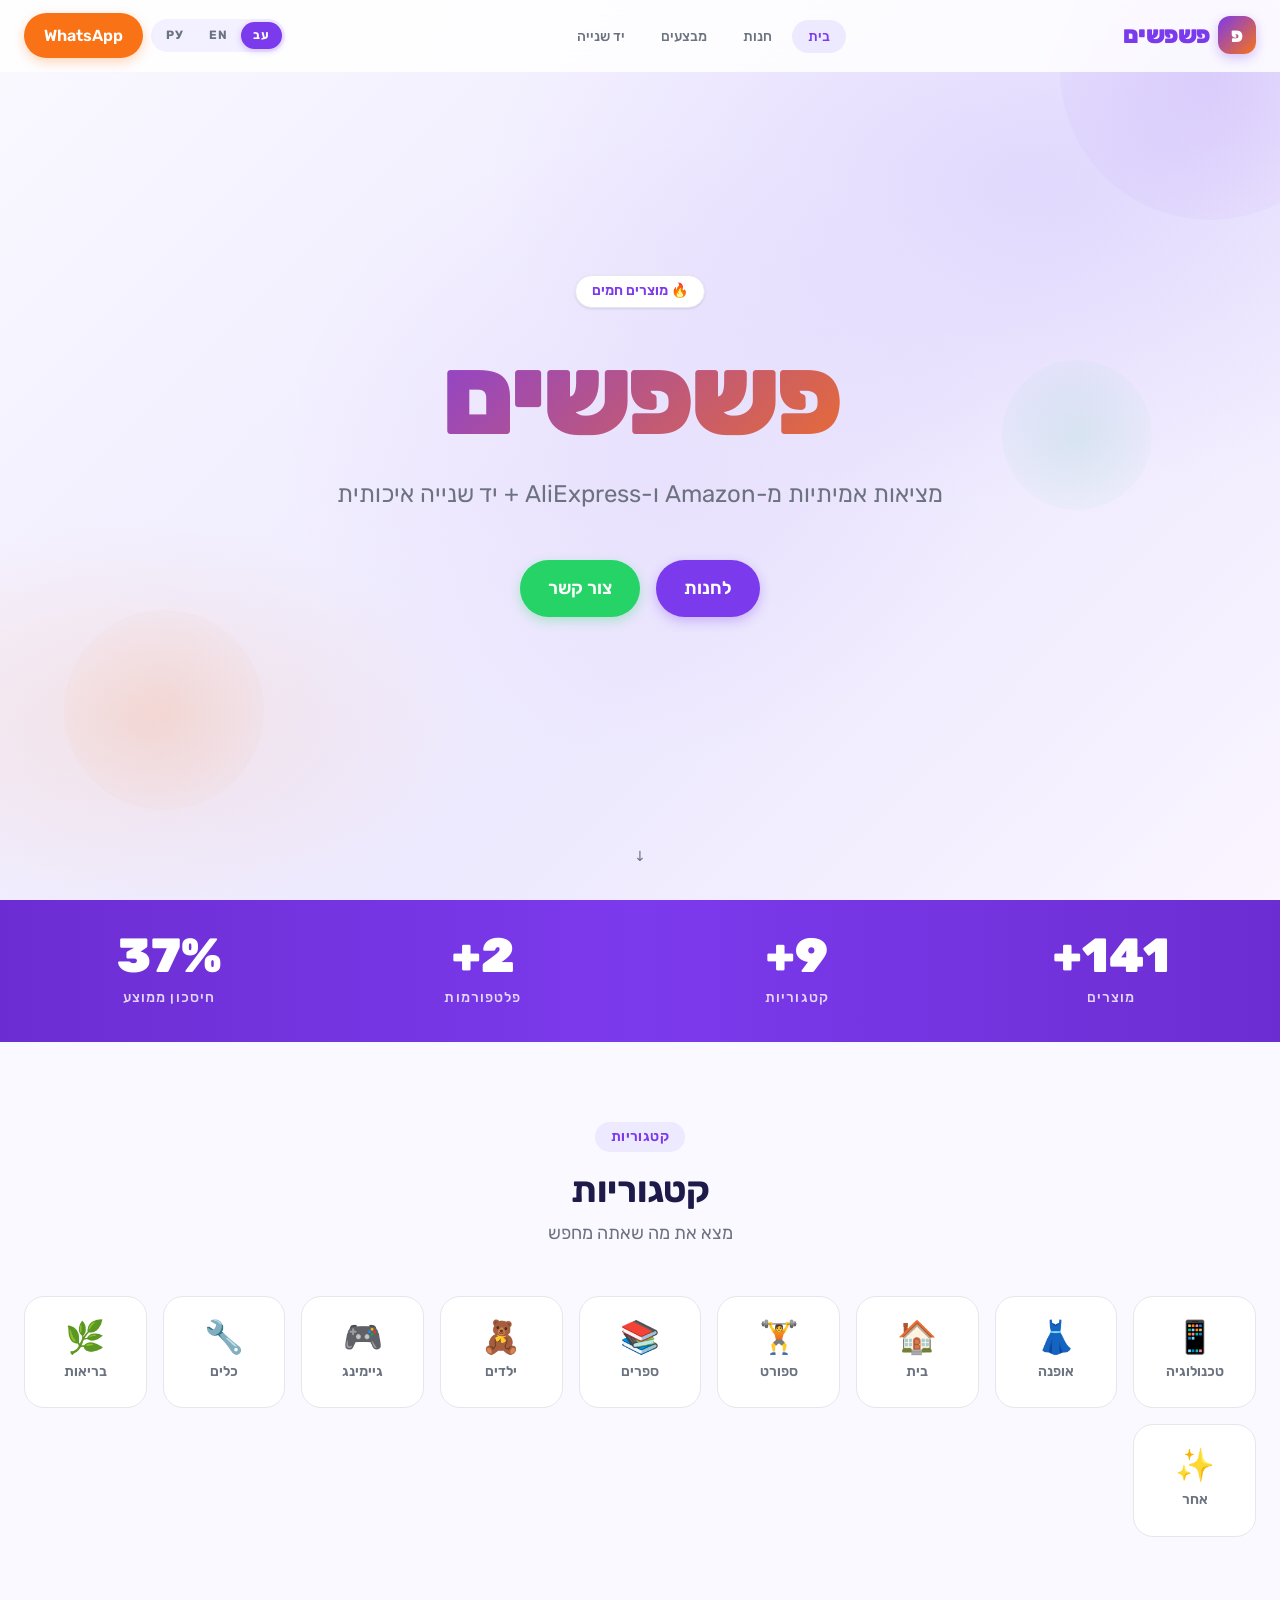
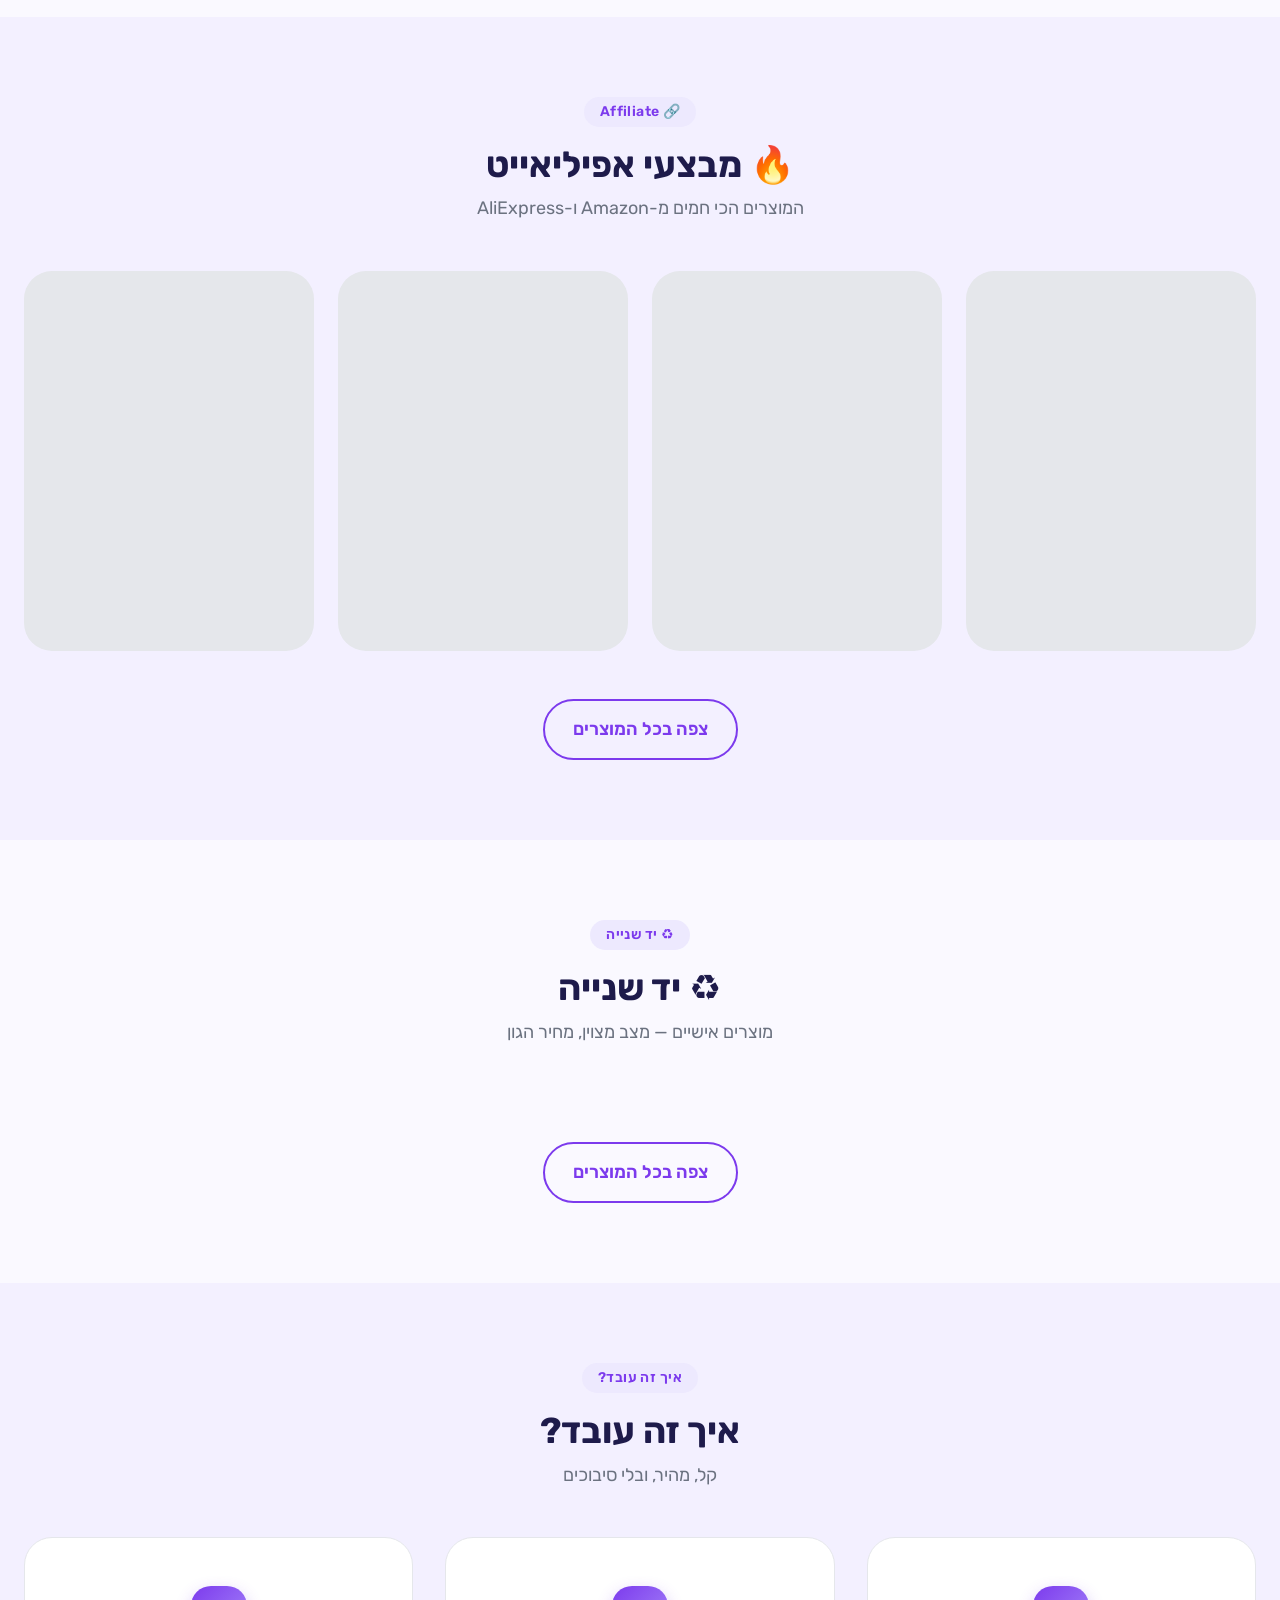
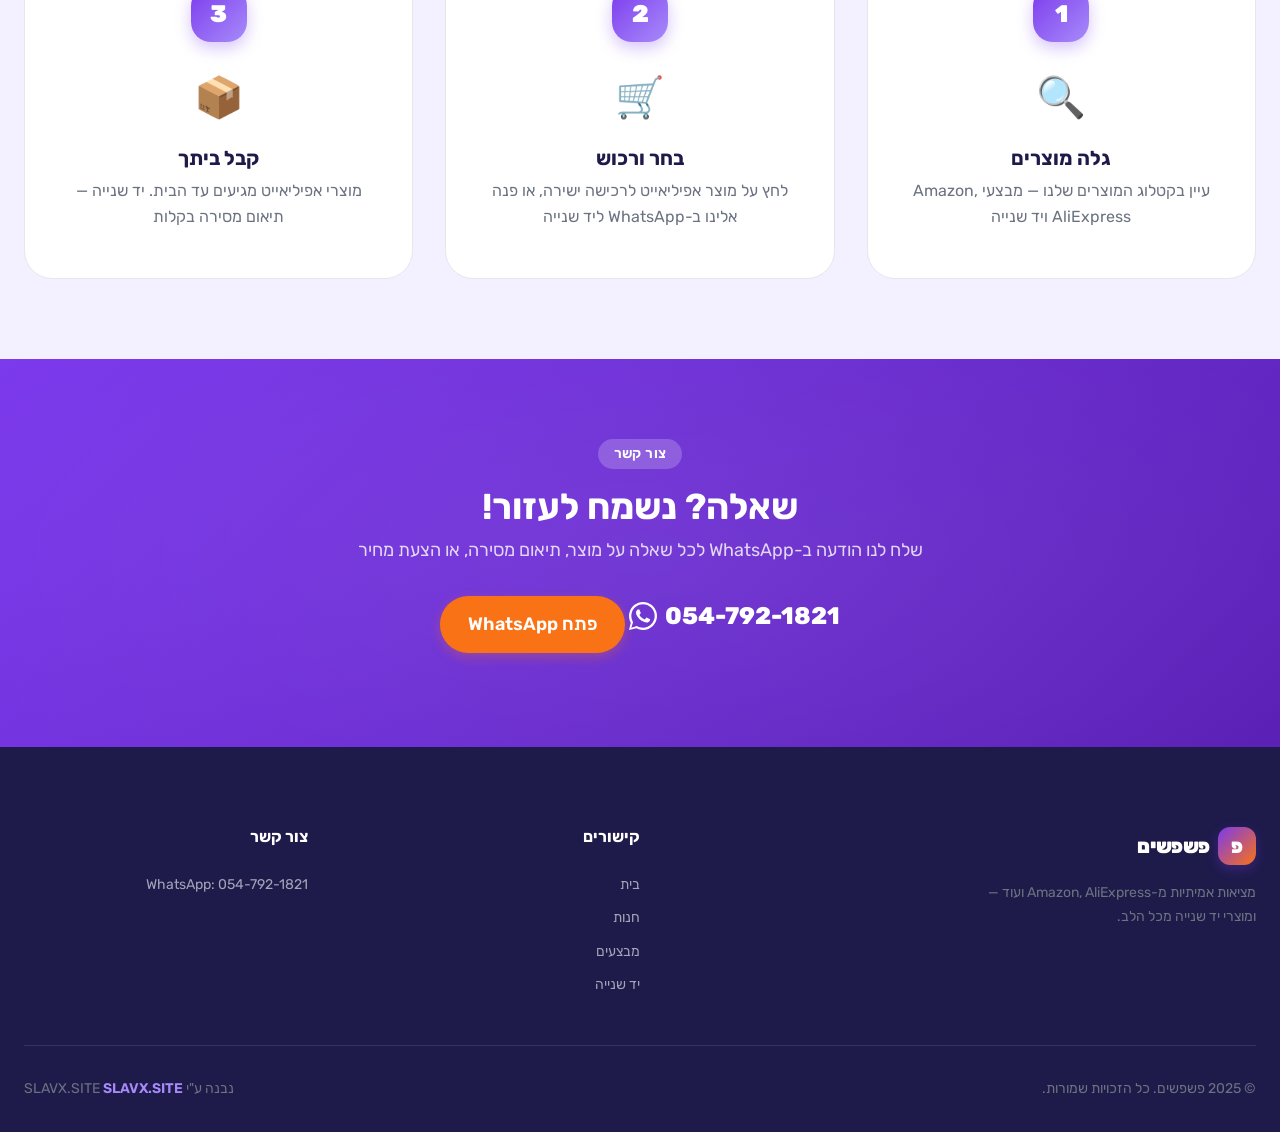
==== index.html @ 58237c09 "feat: initial launch — פשפשים marketplace Trilingual (HE/EN/RU) affiliate + secondhand marketplace. " ====
<!DOCTYPE html>
<html lang="he" dir="rtl">
<head>
  <meta charset="UTF-8">
  <meta name="viewport" content="width=device-width, initial-scale=1.0">
  <meta name="description" content="פשפשים — מציאות אמיתיות מ-Amazon ו-AliExpress + יד שנייה איכותית. Real deals & secondhand items.">
  <meta name="theme-color" content="#7C3AED">

  <!-- Open Graph -->
  <meta property="og:title" content="פשפשים — מציאות ויד שנייה">
  <meta property="og:description" content="מציאות אמיתיות מ-Amazon ו-AliExpress + יד שנייה איכותית">
  <meta property="og:type" content="website">

  <title>פשפשים — מציאות ויד שנייה</title>
  <link rel="stylesheet" href="css/style.css">

  <!-- Favicon inline SVG -->
  <link rel="icon" href="data:image/svg+xml,<svg xmlns='http://www.w3.org/2000/svg' viewBox='0 0 100 100'><rect width='100' height='100' rx='20' fill='%237C3AED'/><text y='.9em' font-size='75' x='12' font-family='Rubik,sans-serif' font-weight='900' fill='white'>פ</text></svg>">
</head>
<body>

<!-- ── Navigation ── -->
<nav class="navbar" role="navigation" aria-label="ניווט ראשי">
  <div class="container">
    <a class="navbar-logo" href="/" aria-label="פשפשים — דף הבית">
      <div class="logo-icon" aria-hidden="true">פ</div>
      <span>פשפשים</span>
    </a>

    <ul class="nav-links" role="list">
      <li><a href="/" class="active" data-i18n="nav_home">בית</a></li>
      <li><a href="/shop" data-i18n="nav_shop">חנות</a></li>
      <li><a href="/shop#affiliate" data-i18n="nav_deals">מבצעים</a></li>
      <li><a href="/shop#secondhand" data-i18n="nav_secondhand">יד שנייה</a></li>
    </ul>

    <div class="nav-actions">
      <div class="lang-switcher" role="group" aria-label="בחירת שפה">
        <button class="lang-btn" data-lang="he" aria-label="עברית">עב</button>
        <button class="lang-btn" data-lang="en" aria-label="English">EN</button>
        <button class="lang-btn" data-lang="ru" aria-label="Русский">РУ</button>
      </div>
      <a href="https://wa.me/972547921821" class="btn btn-accent" target="_blank" rel="noopener"
         data-i18n="nav_cta">WhatsApp</a>
      <button class="hamburger" aria-label="פתח תפריט" aria-expanded="false">
        <span></span><span></span><span></span>
      </button>
    </div>
  </div>
</nav>
<div class="nav-overlay" aria-hidden="true"></div>

<!-- ── Hero ── -->
<section class="hero" aria-label="ברוכים הבאים">
  <div class="hero-shapes" aria-hidden="true">
    <div class="hero-shape"></div>
    <div class="hero-shape"></div>
    <div class="hero-shape"></div>
  </div>

  <div class="hero-content">
    <div class="hero-badge-wrap">
      <span data-i18n="hero_badge">🔥 מוצרים חמים</span>
    </div>

    <h1 class="hero-title" data-i18n="hero_title">פשפשים</h1>

    <p class="hero-subtitle" data-i18n="hero_subtitle">
      מציאות אמיתיות מ-Amazon ו-AliExpress + יד שנייה איכותית
    </p>

    <div class="hero-actions">
      <a href="/shop" class="btn btn-primary btn-lg" data-i18n="hero_cta_shop">לחנות</a>
      <a href="https://wa.me/972547921821" target="_blank" rel="noopener"
         class="btn btn-whatsapp btn-lg" data-i18n="hero_cta_contact">
        <svg width="20" height="20" viewBox="0 0 24 24" fill="currentColor" aria-hidden="true">
          <path d="M17.472 14.382c-.297-.149-1.758-.867-2.03-.967-.273-.099-.471-.148-.67.15-.197.297-.767.966-.94 1.164-.173.199-.347.223-.644.075-.297-.15-1.255-.463-2.39-1.475-.883-.788-1.48-1.761-1.653-2.059-.173-.297-.018-.458.13-.606.134-.133.298-.347.446-.52.149-.174.198-.298.298-.497.099-.198.05-.371-.025-.52-.075-.149-.669-1.612-.916-2.207-.242-.579-.487-.5-.669-.51-.173-.008-.371-.01-.57-.01-.198 0-.52.074-.792.372-.272.297-1.04 1.016-1.04 2.479 0 1.462 1.065 2.875 1.213 3.074.149.198 2.096 3.2 5.077 4.487.709.306 1.262.489 1.694.625.712.227 1.36.195 1.871.118.571-.085 1.758-.719 2.006-1.413.248-.694.248-1.289.173-1.413-.074-.124-.272-.198-.57-.347z"/>
          <path d="M12 0C5.373 0 0 5.373 0 12c0 2.135.563 4.14 1.538 5.875L0 24l6.304-1.516A11.94 11.94 0 0012 24c6.627 0 12-5.373 12-12S18.627 0 12 0zm0 22c-1.933 0-3.742-.522-5.292-1.432L2 22l1.448-4.572A9.963 9.963 0 012 12C2 6.477 6.477 2 12 2s10 4.477 10 10-4.477 10-10 10z"/>
        </svg>
        צור קשר
      </a>
    </div>
  </div>

  <div class="hero-scroll" aria-hidden="true">
    <span>↓</span>
  </div>
</section>

<!-- ── Stats Bar ── -->
<section class="stats-bar" aria-label="סטטיסטיקות">
  <div class="container">
    <div class="stats-grid">
      <div class="stat-item">
        <span class="stat-number" data-target="150" data-suffix="+" aria-label="150+ מוצרים">0</span>
        <span class="stat-label" data-i18n="stat_products">מוצרים</span>
      </div>
      <div class="stat-item">
        <span class="stat-number" data-target="10" data-suffix="+" aria-label="10+ קטגוריות">0</span>
        <span class="stat-label" data-i18n="stat_categories">קטגוריות</span>
      </div>
      <div class="stat-item">
        <span class="stat-number" data-target="3" data-suffix="+" aria-label="3+ פלטפורמות">0</span>
        <span class="stat-label" data-i18n="stat_platforms">פלטפורמות</span>
      </div>
      <div class="stat-item">
        <span class="stat-number" data-target="40" data-suffix="%" aria-label="40% חיסכון ממוצע">0</span>
        <span class="stat-label" data-i18n="stat_savings">חיסכון ממוצע</span>
      </div>
    </div>
  </div>
</section>

<!-- ── Categories ── -->
<section aria-labelledby="cats-heading">
  <div class="container">
    <div class="section-header reveal">
      <span class="section-tag" data-i18n="section_categories">קטגוריות</span>
      <h2 class="section-title" id="cats-heading" data-i18n="section_categories">קטגוריות</h2>
      <p class="section-sub" data-i18n="section_categories_sub">מצא את מה שאתה מחפש</p>
    </div>

    <div class="categories-grid stagger-children">
      <a href="/shop?cat=tech" class="cat-card reveal">
        <span class="cat-icon" aria-hidden="true">📱</span>
        <span data-i18n="cat_tech">טכנולוגיה</span>
      </a>
      <a href="/shop?cat=fashion" class="cat-card reveal">
        <span class="cat-icon" aria-hidden="true">👗</span>
        <span data-i18n="cat_fashion">אופנה</span>
      </a>
      <a href="/shop?cat=home" class="cat-card reveal">
        <span class="cat-icon" aria-hidden="true">🏠</span>
        <span data-i18n="cat_home">בית</span>
      </a>
      <a href="/shop?cat=sport" class="cat-card reveal">
        <span class="cat-icon" aria-hidden="true">🏋️</span>
        <span data-i18n="cat_sport">ספורט</span>
      </a>
      <a href="/shop?cat=books" class="cat-card reveal">
        <span class="cat-icon" aria-hidden="true">📚</span>
        <span data-i18n="cat_books">ספרים</span>
      </a>
      <a href="/shop?cat=kids" class="cat-card reveal">
        <span class="cat-icon" aria-hidden="true">🧸</span>
        <span data-i18n="cat_kids">ילדים</span>
      </a>
      <a href="/shop?cat=gaming" class="cat-card reveal">
        <span class="cat-icon" aria-hidden="true">🎮</span>
        <span data-i18n="cat_gaming">גיימינג</span>
      </a>
      <a href="/shop?cat=tools" class="cat-card reveal">
        <span class="cat-icon" aria-hidden="true">🔧</span>
        <span data-i18n="cat_tools">כלים</span>
      </a>
      <a href="/shop?cat=health" class="cat-card reveal">
        <span class="cat-icon" aria-hidden="true">🌿</span>
        <span data-i18n="cat_health">בריאות</span>
      </a>
      <a href="/shop?cat=other" class="cat-card reveal">
        <span class="cat-icon" aria-hidden="true">✨</span>
        <span data-i18n="cat_other">אחר</span>
      </a>
    </div>
  </div>
</section>

<!-- ── Featured Affiliate Deals ── -->
<section style="background: var(--surface-2);" aria-labelledby="deals-heading">
  <div class="container">
    <div class="section-header reveal">
      <span class="section-tag">🔗 Affiliate</span>
      <h2 class="section-title" id="deals-heading" data-i18n="section_deals">🔥 מבצעי אפיליאייט</h2>
      <p class="section-sub" data-i18n="section_deals_sub">המוצרים הכי חמים מ-Amazon ו-AliExpress</p>
    </div>

    <div id="featuredDeals" class="products-grid stagger-children">
      <!-- Rendered by shop.js -->
      <div class="product-card-skeleton" style="height:380px;background:var(--border);border-radius:var(--radius-xl);animation:pulse 1.5s ease-in-out infinite;"></div>
      <div class="product-card-skeleton" style="height:380px;background:var(--border);border-radius:var(--radius-xl);animation:pulse 1.5s ease-in-out infinite;animation-delay:.1s"></div>
      <div class="product-card-skeleton" style="height:380px;background:var(--border);border-radius:var(--radius-xl);animation:pulse 1.5s ease-in-out infinite;animation-delay:.2s"></div>
      <div class="product-card-skeleton" style="height:380px;background:var(--border);border-radius:var(--radius-xl);animation:pulse 1.5s ease-in-out infinite;animation-delay:.3s"></div>
    </div>

    <div class="see-all-wrap reveal">
      <a href="/shop?type=affiliate" class="btn btn-outline btn-lg" data-i18n="see_all">צפה בכל המוצרים</a>
    </div>
  </div>
</section>

<!-- ── Secondhand ── -->
<section aria-labelledby="secondhand-heading">
  <div class="container">
    <div class="section-header reveal">
      <span class="section-tag">♻️ יד שנייה</span>
      <h2 class="section-title" id="secondhand-heading" data-i18n="section_secondhand">♻️ יד שנייה</h2>
      <p class="section-sub" data-i18n="section_secondhand_sub">מוצרים אישיים — מצב מצוין, מחיר הגון</p>
    </div>

    <div id="featuredSecondhand" class="products-grid stagger-children">
      <!-- Rendered by shop.js -->
    </div>

    <div class="see-all-wrap reveal">
      <a href="/shop?type=secondhand" class="btn btn-outline btn-lg" data-i18n="see_all">צפה בכל המוצרים</a>
    </div>
  </div>
</section>

<!-- ── How it Works ── -->
<section style="background: var(--surface-2);" aria-labelledby="how-heading">
  <div class="container">
    <div class="section-header reveal">
      <span class="section-tag" data-i18n="section_how">איך זה עובד?</span>
      <h2 class="section-title" id="how-heading" data-i18n="section_how">איך זה עובד?</h2>
      <p class="section-sub" data-i18n="section_how_sub">קל, מהיר, ובלי סיבוכים</p>
    </div>

    <div class="how-grid stagger-children">
      <div class="how-card reveal">
        <div class="how-number">1</div>
        <span class="how-icon" aria-hidden="true">🔍</span>
        <h3 class="how-title" data-i18n="how1_title">גלה מוצרים</h3>
        <p class="how-desc" data-i18n="how1_desc">עיין בקטלוג המוצרים שלנו — מבצעי Amazon, AliExpress ויד שנייה</p>
      </div>
      <div class="how-card reveal">
        <div class="how-number">2</div>
        <span class="how-icon" aria-hidden="true">🛒</span>
        <h3 class="how-title" data-i18n="how2_title">בחר ורכוש</h3>
        <p class="how-desc" data-i18n="how2_desc">לחץ על מוצר אפיליאייט לרכישה ישירה, או פנה אלינו ב-WhatsApp ליד שנייה</p>
      </div>
      <div class="how-card reveal">
        <div class="how-number">3</div>
        <span class="how-icon" aria-hidden="true">📦</span>
        <h3 class="how-title" data-i18n="how3_title">קבל ביתך</h3>
        <p class="how-desc" data-i18n="how3_desc">מוצרי אפיליאייט מגיעים עד הבית. יד שנייה — תיאום מסירה בקלות</p>
      </div>
    </div>
  </div>
</section>

<!-- ── WhatsApp CTA ── -->
<section class="wa-cta-section" aria-labelledby="wa-heading">
  <div class="container text-center">
    <div class="reveal">
      <span class="section-tag" style="background:rgba(255,255,255,.2);color:#fff;" data-i18n="nav_contact">צור קשר</span>
      <h2 class="section-title" id="wa-heading" data-i18n="wa_title">שאלה? נשמח לעזור!</h2>
      <p class="section-sub" data-i18n="wa_desc">שלח לנו הודעה ב-WhatsApp לכל שאלה על מוצר, תיאום מסירה, או הצעת מחיר</p>

      <div class="wa-phone" aria-label="מספר ווטסאפ">
        <svg width="28" height="28" viewBox="0 0 24 24" fill="currentColor" aria-hidden="true">
          <path d="M17.472 14.382c-.297-.149-1.758-.867-2.03-.967-.273-.099-.471-.148-.67.15-.197.297-.767.966-.94 1.164-.173.199-.347.223-.644.075-.297-.15-1.255-.463-2.39-1.475-.883-.788-1.48-1.761-1.653-2.059-.173-.297-.018-.458.13-.606.134-.133.298-.347.446-.52.149-.174.198-.298.298-.497.099-.198.05-.371-.025-.52-.075-.149-.669-1.612-.916-2.207-.242-.579-.487-.5-.669-.51-.173-.008-.371-.01-.57-.01-.198 0-.52.074-.792.372-.272.297-1.04 1.016-1.04 2.479 0 1.462 1.065 2.875 1.213 3.074.149.198 2.096 3.2 5.077 4.487.709.306 1.262.489 1.694.625.712.227 1.36.195 1.871.118.571-.085 1.758-.719 2.006-1.413.248-.694.248-1.289.173-1.413-.074-.124-.272-.198-.57-.347z"/>
          <path d="M12 0C5.373 0 0 5.373 0 12c0 2.135.563 4.14 1.538 5.875L0 24l6.304-1.516A11.94 11.94 0 0012 24c6.627 0 12-5.373 12-12S18.627 0 12 0zm0 22c-1.933 0-3.742-.522-5.292-1.432L2 22l1.448-4.572A9.963 9.963 0 012 12C2 6.477 6.477 2 12 2s10 4.477 10 10-4.477 10-10 10z"/>
        </svg>
        054-792-1821
      </div>

      <a href="https://wa.me/972547921821" target="_blank" rel="noopener"
         class="btn btn-accent btn-lg" data-i18n="wa_btn">פתח WhatsApp</a>
    </div>
  </div>
</section>

<!-- ── Footer ── -->
<footer class="footer" role="contentinfo">
  <div class="container">
    <div class="footer-grid">

      <div class="footer-brand">
        <div class="navbar-logo">
          <div class="logo-icon" aria-hidden="true">פ</div>
          <span>פשפשים</span>
        </div>
        <p class="footer-desc" data-i18n="footer_desc">
          מציאות אמיתיות מ-Amazon, AliExpress ועוד — ומוצרי יד שנייה מכל הלב.
        </p>
      </div>

      <div>
        <h3 class="footer-title" data-i18n="footer_links">קישורים</h3>
        <ul class="footer-links">
          <li><a href="/" data-i18n="nav_home">בית</a></li>
          <li><a href="/shop" data-i18n="nav_shop">חנות</a></li>
          <li><a href="/shop?type=affiliate" data-i18n="nav_deals">מבצעים</a></li>
          <li><a href="/shop?type=secondhand" data-i18n="nav_secondhand">יד שנייה</a></li>
        </ul>
      </div>

      <div>
        <h3 class="footer-title" data-i18n="footer_contact_title">צור קשר</h3>
        <ul class="footer-links">
          <li>
            <a href="https://wa.me/972547921821" target="_blank" rel="noopener" dir="ltr">
              WhatsApp: 054-792-1821
            </a>
          </li>
        </ul>
      </div>

    </div>

    <div class="footer-bottom">
      <p data-i18n="footer_rights">© 2025 פשפשים. כל הזכויות שמורות.</p>
      <p class="footer-credit">
        <span data-i18n="footer_credit">נבנה ע"י </span>
        <a href="https://slavx.site" target="_blank" rel="noopener">SLAVX.SITE</a>
      </p>
    </div>
  </div>
</footer>

<style>
  @keyframes pulse {
    0%, 100% { opacity: 1; }
    50% { opacity: .4; }
  }
</style>

<script src="js/i18n.js"></script>
<script src="js/script.js"></script>
<script src="js/shop.js"></script>
</body>
</html>
---- css/style.css ----
/* ============================================================
   style.css — פשפשים Design System
   UI/UX: Vibrant & Block-based | Marketplace P2P
   Colors: Violet primary + Orange accent + Emerald success
   Font: Rubik (Hebrew + Latin + Cyrillic)
   ============================================================ */

@import url('https://fonts.googleapis.com/css2?family=Rubik:ital,wght@0,300;0,400;0,500;0,600;0,700;0,800;0,900;1,400&display=swap');

/* ── @layer stack ── */
@layer reset, tokens, base, layout, components, utilities;

/* ────────────────────────────────────────
   TOKENS
   ──────────────────────────────────────── */
@layer tokens {
  :root {
    /* Brand */
    --primary:        #7C3AED;
    --primary-lt:     #A78BFA;
    --primary-dk:     #5B21B6;
    --primary-bg:     #EDE9FE;

    --accent:         #F97316;
    --accent-lt:      #FED7AA;
    --accent-dk:      #EA580C;

    --success:        #10B981;
    --success-lt:     #D1FAE5;
    --success-dk:     #059669;

    --warning:        #F59E0B;
    --danger:         #EF4444;

    /* Surfaces */
    --bg:             #FAF9FF;
    --surface:        #FFFFFF;
    --surface-2:      #F3F0FF;

    /* Text */
    --text:           #1E1B4B;
    --text-muted:     #6B7280;
    --text-light:     #9CA3AF;

    /* Borders */
    --border:         #E5E7EB;
    --border-focus:   var(--primary);

    /* Shadows */
    --shadow-sm:      0 1px 3px rgba(0,0,0,.08), 0 1px 2px rgba(0,0,0,.04);
    --shadow-md:      0 4px 16px rgba(124,58,237,.10), 0 1px 4px rgba(0,0,0,.06);
    --shadow-lg:      0 20px 40px rgba(124,58,237,.15), 0 4px 12px rgba(0,0,0,.08);
    --shadow-xl:      0 30px 60px rgba(124,58,237,.20);

    /* Spacing */
    --space-xs:       0.25rem;
    --space-sm:       0.5rem;
    --space-md:       1rem;
    --space-lg:       1.5rem;
    --space-xl:       2rem;
    --space-2xl:      3rem;
    --space-3xl:      5rem;

    /* Radius */
    --radius-sm:      6px;
    --radius-md:      12px;
    --radius-lg:      20px;
    --radius-xl:      28px;
    --radius-full:    9999px;

    /* Transitions */
    --ease:           cubic-bezier(0.4, 0, 0.2, 1);
    --ease-spring:    cubic-bezier(0.34, 1.56, 0.64, 1);
    --dur-fast:       150ms;
    --dur-base:       250ms;
    --dur-slow:       400ms;

    /* Typography */
    --font-sans:      'Rubik', system-ui, -apple-system, sans-serif;
    --text-xs:        0.75rem;
    --text-sm:        0.875rem;
    --text-base:      1rem;
    --text-lg:        1.125rem;
    --text-xl:        1.25rem;
    --text-2xl:       1.5rem;
    --text-3xl:       1.875rem;
    --text-4xl:       2.25rem;
    --text-5xl:       3rem;
    --text-6xl:       3.75rem;

    /* Layout */
    --container:      1280px;
    --navbar-h:       72px;
  }
}

/* ────────────────────────────────────────
   RESET
   ──────────────────────────────────────── */
@layer reset {
  *, *::before, *::after { box-sizing: border-box; margin: 0; padding: 0; }
  html { scroll-behavior: smooth; -webkit-text-size-adjust: 100%; }
  img, video { max-width: 100%; height: auto; display: block; }
  button { cursor: pointer; border: none; background: none; font: inherit; }
  a { color: inherit; text-decoration: none; }
  ul, ol { list-style: none; }
  input, textarea, select { font: inherit; }
}

/* ────────────────────────────────────────
   BASE
   ──────────────────────────────────────── */
@layer base {
  html {
    font-family: var(--font-sans);
    font-size: 16px;
    color: var(--text);
    background: var(--bg);
    direction: rtl;
  }

  body {
    min-height: 100vh;
    overflow-x: hidden;
    line-height: 1.6;
    -webkit-font-smoothing: antialiased;
  }

  /* LTR mode for EN/RU */
  body.ltr { direction: ltr; }
  body.ltr .navbar .container { flex-direction: row-reverse; }
  body.ltr .nav-links { flex-direction: row-reverse; }

  h1, h2, h3, h4, h5, h6 {
    font-weight: 700;
    line-height: 1.2;
    color: var(--text);
  }

  p { color: var(--text-muted); }

  :focus-visible {
    outline: 3px solid var(--primary);
    outline-offset: 3px;
    border-radius: var(--radius-sm);
  }

  @media (prefers-reduced-motion: reduce) {
    *, *::before, *::after {
      animation-duration: 0.01ms !important;
      transition-duration: 0.01ms !important;
    }
  }
}

/* ────────────────────────────────────────
   LAYOUT
   ──────────────────────────────────────── */
@layer layout {
  .container {
    max-width: var(--container);
    margin-inline: auto;
    padding-inline: var(--space-lg);
  }

  section { padding-block: var(--space-3xl); }

  .section-header {
    text-align: center;
    margin-bottom: var(--space-2xl);
  }

  .section-tag {
    display: inline-block;
    background: var(--primary-bg);
    color: var(--primary);
    font-size: var(--text-sm);
    font-weight: 600;
    padding: var(--space-xs) var(--space-md);
    border-radius: var(--radius-full);
    margin-bottom: var(--space-md);
    letter-spacing: 0.03em;
  }

  .section-title {
    font-size: clamp(var(--text-2xl), 4vw, var(--text-4xl));
    color: var(--text);
    margin-bottom: var(--space-sm);
  }

  .section-sub {
    font-size: var(--text-lg);
    color: var(--text-muted);
    max-width: 600px;
    margin-inline: auto;
  }
}

/* ────────────────────────────────────────
   COMPONENTS
   ──────────────────────────────────────── */
@layer components {

  /* ── Buttons ── */
  .btn {
    display: inline-flex;
    align-items: center;
    gap: var(--space-sm);
    padding: 0.625rem 1.25rem;
    border-radius: var(--radius-full);
    font-weight: 600;
    font-size: var(--text-base);
    transition: all var(--dur-base) var(--ease);
    white-space: nowrap;
    cursor: pointer;
  }

  .btn-primary {
    background: var(--primary);
    color: #fff;
    box-shadow: 0 4px 12px rgba(124,58,237,.3);
  }
  .btn-primary:hover {
    background: var(--primary-dk);
    box-shadow: 0 6px 20px rgba(124,58,237,.4);
    transform: translateY(-1px);
  }

  .btn-accent {
    background: var(--accent);
    color: #fff;
    box-shadow: 0 4px 12px rgba(249,115,22,.3);
  }
  .btn-accent:hover {
    background: var(--accent-dk);
    transform: translateY(-1px);
    box-shadow: 0 6px 20px rgba(249,115,22,.4);
  }

  .btn-outline {
    background: transparent;
    color: var(--primary);
    border: 2px solid var(--primary);
  }
  .btn-outline:hover {
    background: var(--primary);
    color: #fff;
    transform: translateY(-1px);
  }

  .btn-whatsapp {
    background: #25D366;
    color: #fff;
    box-shadow: 0 4px 12px rgba(37,211,102,.3);
  }
  .btn-whatsapp:hover {
    background: #128C7E;
    transform: translateY(-1px);
    box-shadow: 0 6px 20px rgba(37,211,102,.4);
  }

  .btn-ghost {
    background: var(--surface-2);
    color: var(--text);
  }
  .btn-ghost:hover {
    background: var(--primary-bg);
    color: var(--primary);
  }

  .btn-lg {
    padding: 0.875rem 1.75rem;
    font-size: var(--text-lg);
  }

  /* ── Navbar ── */
  .navbar {
    position: fixed;
    top: 0;
    inset-inline: 0;
    z-index: 1000;
    height: var(--navbar-h);
    background: rgba(255,255,255,.85);
    backdrop-filter: blur(16px);
    -webkit-backdrop-filter: blur(16px);
    border-bottom: 1px solid transparent;
    transition: all var(--dur-base) var(--ease);
  }

  .navbar.scrolled {
    background: rgba(255,255,255,.95);
    border-bottom-color: var(--border);
    box-shadow: var(--shadow-sm);
  }

  .navbar .container {
    height: 100%;
    display: flex;
    align-items: center;
    justify-content: space-between;
    gap: var(--space-lg);
  }

  .navbar-logo {
    display: flex;
    align-items: center;
    gap: var(--space-sm);
    font-size: var(--text-2xl);
    font-weight: 900;
    color: var(--primary);
    letter-spacing: -0.02em;
    flex-shrink: 0;
  }

  .navbar-logo .logo-icon {
    width: 38px;
    height: 38px;
    background: linear-gradient(135deg, var(--primary), var(--accent));
    border-radius: var(--radius-md);
    display: grid;
    place-items: center;
    color: #fff;
    font-size: var(--text-xl);
    font-weight: 900;
    box-shadow: 0 4px 12px rgba(124,58,237,.3);
    flex-shrink: 0;
  }

  .nav-links {
    display: flex;
    align-items: center;
    gap: var(--space-xs);
    flex: 1;
    justify-content: center;
  }

  .nav-links a {
    padding: var(--space-sm) var(--space-md);
    border-radius: var(--radius-full);
    font-weight: 500;
    font-size: var(--text-sm);
    color: var(--text-muted);
    transition: all var(--dur-fast) var(--ease);
  }

  .nav-links a:hover, .nav-links a.active {
    background: var(--primary-bg);
    color: var(--primary);
  }

  .nav-actions {
    display: flex;
    align-items: center;
    gap: var(--space-sm);
    flex-shrink: 0;
  }

  /* Language switcher */
  .lang-switcher {
    display: flex;
    background: var(--surface-2);
    border-radius: var(--radius-full);
    padding: 3px;
    gap: 2px;
  }

  .lang-btn {
    padding: 4px 12px;
    border-radius: var(--radius-full);
    font-size: var(--text-xs);
    font-weight: 700;
    color: var(--text-muted);
    transition: all var(--dur-fast) var(--ease);
    letter-spacing: 0.05em;
  }

  .lang-btn.active {
    background: var(--primary);
    color: #fff;
    box-shadow: 0 2px 6px rgba(124,58,237,.3);
  }

  .lang-btn:hover:not(.active) {
    color: var(--primary);
    background: var(--primary-bg);
  }

  /* Hamburger */
  .hamburger {
    display: none;
    flex-direction: column;
    gap: 5px;
    width: 38px;
    height: 38px;
    align-items: center;
    justify-content: center;
    border-radius: var(--radius-md);
    background: var(--surface-2);
    transition: background var(--dur-fast);
  }

  .hamburger:hover { background: var(--primary-bg); }

  .hamburger span {
    display: block;
    width: 20px;
    height: 2px;
    background: var(--text);
    border-radius: 2px;
    transition: all var(--dur-base) var(--ease);
    transform-origin: center;
  }

  .hamburger.open span:nth-child(1) { transform: translateY(7px) rotate(45deg); }
  .hamburger.open span:nth-child(2) { opacity: 0; transform: scaleX(0); }
  .hamburger.open span:nth-child(3) { transform: translateY(-7px) rotate(-45deg); }

  .nav-overlay {
    display: none;
    position: fixed;
    inset: 0;
    background: rgba(0,0,0,.4);
    z-index: 999;
    backdrop-filter: blur(4px);
  }

  .nav-overlay.show { display: block; }

  /* ── Hero ── */
  .hero {
    min-height: 100vh;
    display: grid;
    place-items: center;
    padding-top: var(--navbar-h);
    background: linear-gradient(135deg,
      #FAF9FF 0%,
      #F3F0FF 30%,
      #EDE9FE 60%,
      #FAF5FF 100%);
    position: relative;
    overflow: hidden;
  }

  .hero::before {
    content: '';
    position: absolute;
    inset: 0;
    background:
      radial-gradient(ellipse 70% 60% at 80% 20%, rgba(167,139,250,.18) 0%, transparent 60%),
      radial-gradient(ellipse 50% 40% at 10% 80%, rgba(249,115,22,.10) 0%, transparent 55%),
      radial-gradient(ellipse 40% 50% at 50% 50%, rgba(124,58,237,.06) 0%, transparent 70%);
    pointer-events: none;
  }

  /* Floating shapes */
  .hero-shapes {
    position: absolute;
    inset: 0;
    overflow: hidden;
    pointer-events: none;
  }

  .hero-shape {
    position: absolute;
    border-radius: 50%;
    animation: floatShape 8s ease-in-out infinite;
  }

  .hero-shape:nth-child(1) {
    width: 300px; height: 300px;
    background: radial-gradient(circle, rgba(124,58,237,.12), transparent);
    top: -80px; right: -80px;
    animation-delay: 0s;
  }
  .hero-shape:nth-child(2) {
    width: 200px; height: 200px;
    background: radial-gradient(circle, rgba(249,115,22,.10), transparent);
    bottom: 10%; left: 5%;
    animation-delay: -3s;
  }
  .hero-shape:nth-child(3) {
    width: 150px; height: 150px;
    background: radial-gradient(circle, rgba(16,185,129,.10), transparent);
    top: 40%; right: 10%;
    animation-delay: -5s;
  }

  @keyframes floatShape {
    0%, 100% { transform: translateY(0) scale(1); }
    50% { transform: translateY(-20px) scale(1.05); }
  }

  .hero-content {
    position: relative;
    z-index: 1;
    text-align: center;
    max-width: 800px;
    padding-inline: var(--space-lg);
    animation: heroIn 0.8s var(--ease) both;
  }

  @keyframes heroIn {
    from { opacity: 0; transform: translateY(30px); }
    to   { opacity: 1; transform: translateY(0); }
  }

  .hero-badge-wrap {
    display: inline-flex;
    align-items: center;
    gap: var(--space-sm);
    background: var(--surface);
    border: 1px solid var(--border);
    border-radius: var(--radius-full);
    padding: var(--space-xs) var(--space-md);
    font-size: var(--text-sm);
    font-weight: 600;
    color: var(--primary);
    margin-bottom: var(--space-xl);
    box-shadow: var(--shadow-sm);
    animation: heroIn 0.8s var(--ease) 0.1s both;
  }

  .hero-title {
    font-size: clamp(3.5rem, 12vw, 7rem);
    font-weight: 900;
    letter-spacing: -0.04em;
    line-height: 1;
    background: linear-gradient(135deg, var(--primary) 0%, var(--accent) 100%);
    -webkit-background-clip: text;
    -webkit-text-fill-color: transparent;
    background-clip: text;
    margin-bottom: var(--space-lg);
    animation: heroIn 0.8s var(--ease) 0.15s both;
  }

  .hero-subtitle {
    font-size: clamp(var(--text-lg), 3vw, var(--text-2xl));
    color: var(--text-muted);
    margin-bottom: var(--space-2xl);
    animation: heroIn 0.8s var(--ease) 0.25s both;
    font-weight: 400;
    line-height: 1.5;
  }

  .hero-actions {
    display: flex;
    gap: var(--space-md);
    justify-content: center;
    flex-wrap: wrap;
    animation: heroIn 0.8s var(--ease) 0.35s both;
  }

  .hero-scroll {
    position: absolute;
    bottom: var(--space-xl);
    left: 50%;
    transform: translateX(-50%);
    display: flex;
    flex-direction: column;
    align-items: center;
    gap: var(--space-sm);
    color: var(--text-muted);
    font-size: var(--text-sm);
    animation: bounce 2s ease-in-out infinite;
  }

  @keyframes bounce {
    0%, 100% { transform: translateX(-50%) translateY(0); }
    50% { transform: translateX(-50%) translateY(8px); }
  }

  /* ── Stats bar ── */
  .stats-bar {
    background: var(--primary);
    padding-block: var(--space-xl);
    position: relative;
    overflow: hidden;
  }

  .stats-bar::before {
    content: '';
    position: absolute;
    inset: 0;
    background: linear-gradient(90deg, var(--primary-dk), var(--primary), var(--primary-dk));
    opacity: .5;
  }

  .stats-grid {
    display: grid;
    grid-template-columns: repeat(4, 1fr);
    gap: var(--space-lg);
    position: relative;
    z-index: 1;
  }

  .stat-item {
    text-align: center;
    color: #fff;
  }

  .stat-number {
    font-size: clamp(var(--text-3xl), 5vw, var(--text-5xl));
    font-weight: 900;
    line-height: 1;
    display: block;
    margin-bottom: var(--space-xs);
  }

  .stat-label {
    font-size: var(--text-sm);
    opacity: .8;
    font-weight: 500;
    text-transform: uppercase;
    letter-spacing: 0.08em;
  }

  /* ── Categories ── */
  .categories-grid {
    display: grid;
    grid-template-columns: repeat(auto-fill, minmax(120px, 1fr));
    gap: var(--space-md);
  }

  .cat-card {
    display: flex;
    flex-direction: column;
    align-items: center;
    gap: var(--space-sm);
    padding: var(--space-lg) var(--space-md);
    background: var(--surface);
    border: 1px solid var(--border);
    border-radius: var(--radius-lg);
    text-align: center;
    transition: all var(--dur-base) var(--ease-spring);
    cursor: pointer;
    text-decoration: none;
    color: var(--text-muted);
    font-size: var(--text-sm);
    font-weight: 600;
  }

  .cat-card:hover {
    background: var(--primary-bg);
    border-color: var(--primary);
    color: var(--primary);
    transform: translateY(-4px);
    box-shadow: var(--shadow-md);
  }

  .cat-icon {
    font-size: 2rem;
    line-height: 1;
  }

  /* ── Product Cards ── */
  .products-grid {
    display: grid;
    grid-template-columns: repeat(auto-fill, minmax(280px, 1fr));
    gap: var(--space-lg);
  }

  .product-card {
    background: var(--surface);
    border: 1px solid var(--border);
    border-radius: var(--radius-xl);
    overflow: hidden;
    transition: all var(--dur-base) var(--ease);
    display: flex;
    flex-direction: column;
  }

  .product-card:hover {
    transform: translateY(-6px);
    box-shadow: var(--shadow-lg);
    border-color: var(--primary-lt);
  }

  .card-image-wrap {
    position: relative;
    aspect-ratio: 4/3;
    overflow: hidden;
    background: var(--surface-2);
  }

  .card-image-wrap img {
    width: 100%;
    height: 100%;
    object-fit: cover;
    transition: transform var(--dur-slow) var(--ease);
  }

  .product-card:hover .card-image-wrap img { transform: scale(1.06); }

  .card-badges {
    position: absolute;
    top: var(--space-sm);
    inset-inline-start: var(--space-sm);
    display: flex;
    flex-wrap: wrap;
    gap: var(--space-xs);
  }

  .badge {
    display: inline-flex;
    align-items: center;
    padding: 3px 8px;
    border-radius: var(--radius-full);
    font-size: var(--text-xs);
    font-weight: 700;
    line-height: 1.4;
  }

  .badge-hot { background: var(--danger); color: #fff; }
  .badge-sale { background: var(--accent); color: #fff; }
  .badge-new { background: var(--success); color: #fff; }

  .platform-badge {
    display: inline-flex;
    align-items: center;
    padding: 3px 8px;
    border-radius: var(--radius-full);
    font-size: var(--text-xs);
    font-weight: 700;
    line-height: 1.4;
  }

  .platform-badge.amazon { background: #FF9900; color: #fff; }
  .platform-badge.aliexpress { background: #E50303; color: #fff; }
  .platform-badge.ebay { background: #0064D2; color: #fff; }
  .platform-badge.other { background: var(--text-muted); color: #fff; }

  .condition-badge {
    display: inline-flex;
    align-items: center;
    padding: 3px 8px;
    border-radius: var(--radius-full);
    font-size: var(--text-xs);
    font-weight: 700;
    background: var(--success-lt);
    color: var(--success-dk);
  }

  .card-type-indicator {
    position: absolute;
    top: var(--space-sm);
    inset-inline-end: var(--space-sm);
    width: 32px;
    height: 32px;
    border-radius: 50%;
    display: grid;
    place-items: center;
    font-size: 1rem;
    background: rgba(255,255,255,.9);
    backdrop-filter: blur(8px);
    box-shadow: var(--shadow-sm);
  }

  .card-body {
    padding: var(--space-lg);
    display: flex;
    flex-direction: column;
    gap: var(--space-sm);
    flex: 1;
  }

  .card-category {
    font-size: var(--text-xs);
    font-weight: 700;
    color: var(--primary);
    text-transform: uppercase;
    letter-spacing: 0.08em;
  }

  .card-title {
    font-size: var(--text-lg);
    font-weight: 700;
    color: var(--text);
    line-height: 1.3;
    display: -webkit-box;
    -webkit-line-clamp: 2;
    -webkit-box-orient: vertical;
    overflow: hidden;
  }

  .card-desc {
    font-size: var(--text-sm);
    color: var(--text-muted);
    line-height: 1.5;
    display: -webkit-box;
    -webkit-line-clamp: 2;
    -webkit-box-orient: vertical;
    overflow: hidden;
  }

  .card-footer {
    display: flex;
    align-items: center;
    justify-content: space-between;
    gap: var(--space-sm);
    margin-top: auto;
    padding-top: var(--space-md);
    border-top: 1px solid var(--border);
    flex-wrap: wrap;
  }

  .card-price {
    display: flex;
    align-items: baseline;
    gap: var(--space-xs);
    flex-wrap: wrap;
  }

  .price-original {
    font-size: var(--text-sm);
    color: var(--text-light);
    text-decoration: line-through;
  }

  .price-current {
    font-size: var(--text-xl);
    font-weight: 800;
    color: var(--text);
  }

  .discount-pct {
    font-size: var(--text-sm);
    font-weight: 700;
    color: var(--success-dk);
    background: var(--success-lt);
    padding: 2px 6px;
    border-radius: var(--radius-sm);
  }

  .btn-buy {
    padding: 0.5rem 1rem;
    font-size: var(--text-sm);
    flex-shrink: 0;
  }

  /* ── How it works ── */
  .how-grid {
    display: grid;
    grid-template-columns: repeat(auto-fit, minmax(280px, 1fr));
    gap: var(--space-xl);
    position: relative;
  }

  .how-card {
    text-align: center;
    padding: var(--space-2xl) var(--space-xl);
    background: var(--surface);
    border: 1px solid var(--border);
    border-radius: var(--radius-xl);
    transition: all var(--dur-base) var(--ease);
    position: relative;
  }

  .how-card:hover {
    transform: translateY(-4px);
    box-shadow: var(--shadow-md);
    border-color: var(--primary-lt);
  }

  .how-number {
    width: 56px;
    height: 56px;
    background: linear-gradient(135deg, var(--primary), var(--primary-lt));
    border-radius: var(--radius-lg);
    display: grid;
    place-items: center;
    font-size: var(--text-2xl);
    font-weight: 900;
    color: #fff;
    margin: 0 auto var(--space-lg);
    box-shadow: 0 6px 16px rgba(124,58,237,.3);
  }

  .how-icon {
    font-size: 2.5rem;
    margin-bottom: var(--space-md);
    display: block;
  }

  .how-title {
    font-size: var(--text-xl);
    font-weight: 700;
    margin-bottom: var(--space-sm);
  }

  .how-desc { font-size: var(--text-base); }

  /* ── WhatsApp CTA Section ── */
  .wa-cta-section {
    background: linear-gradient(135deg, var(--primary) 0%, var(--primary-dk) 100%);
    color: #fff;
    text-align: center;
    position: relative;
    overflow: hidden;
  }

  .wa-cta-section::before {
    content: '';
    position: absolute;
    inset: 0;
    background: radial-gradient(ellipse 60% 80% at 50% 50%, rgba(255,255,255,.06), transparent);
  }

  .wa-cta-section .container { position: relative; z-index: 1; }

  .wa-cta-section .section-title { color: #fff; }
  .wa-cta-section .section-sub { color: rgba(255,255,255,.8); }

  .wa-phone {
    display: inline-flex;
    align-items: center;
    gap: var(--space-sm);
    font-size: var(--text-2xl);
    font-weight: 800;
    color: #fff;
    margin-block: var(--space-xl);
    direction: ltr;
  }

  /* ── Footer ── */
  .footer {
    background: var(--text);
    color: rgba(255,255,255,.7);
    padding-block: var(--space-3xl) var(--space-xl);
  }

  .footer-grid {
    display: grid;
    grid-template-columns: 2fr 1fr 1fr;
    gap: var(--space-2xl);
    margin-bottom: var(--space-2xl);
  }

  .footer-brand .navbar-logo {
    color: #fff;
    margin-bottom: var(--space-md);
    font-size: var(--text-xl);
  }

  .footer-desc {
    font-size: var(--text-sm);
    line-height: 1.7;
    max-width: 300px;
  }

  .footer-title {
    color: #fff;
    font-size: var(--text-base);
    font-weight: 700;
    margin-bottom: var(--space-lg);
  }

  .footer-links { display: flex; flex-direction: column; gap: var(--space-sm); }

  .footer-links a {
    font-size: var(--text-sm);
    color: rgba(255,255,255,.6);
    transition: color var(--dur-fast) var(--ease);
  }

  .footer-links a:hover { color: var(--primary-lt); }

  .footer-bottom {
    border-top: 1px solid rgba(255,255,255,.1);
    padding-top: var(--space-xl);
    display: flex;
    justify-content: space-between;
    align-items: center;
    gap: var(--space-md);
    flex-wrap: wrap;
    font-size: var(--text-sm);
  }

  .footer-credit a {
    color: var(--primary-lt);
    font-weight: 600;
  }

  /* ── Reveal animation ── */
  .reveal {
    opacity: 0;
    transform: translateY(24px);
    transition: opacity 0.6s var(--ease), transform 0.6s var(--ease);
  }

  .reveal.visible {
    opacity: 1;
    transform: none;
  }

  /* Stagger children */
  .stagger-children .reveal:nth-child(1) { transition-delay: 0.05s; }
  .stagger-children .reveal:nth-child(2) { transition-delay: 0.1s; }
  .stagger-children .reveal:nth-child(3) { transition-delay: 0.15s; }
  .stagger-children .reveal:nth-child(4) { transition-delay: 0.2s; }
  .stagger-children .reveal:nth-child(5) { transition-delay: 0.25s; }
  .stagger-children .reveal:nth-child(6) { transition-delay: 0.3s; }
}

/* ────────────────────────────────────────
   UTILITIES
   ──────────────────────────────────────── */
@layer utilities {
  .hidden { display: none !important; }
  .text-center { text-align: center; }
  .text-primary { color: var(--primary); }
  .text-accent { color: var(--accent); }
  .mt-auto { margin-top: auto; }

  .see-all-wrap {
    text-align: center;
    margin-top: var(--space-2xl);
  }
}

/* ────────────────────────────────────────
   RESPONSIVE
   ──────────────────────────────────────── */

@media (max-width: 1024px) {
  .stats-grid { grid-template-columns: repeat(2, 1fr); }
  .footer-grid { grid-template-columns: 1fr 1fr; }
}

@media (max-width: 768px) {
  :root { --navbar-h: 64px; }

  .nav-links {
    position: fixed;
    top: var(--navbar-h);
    inset-inline: 0;
    bottom: 0;
    background: var(--surface);
    flex-direction: column;
    justify-content: flex-start;
    padding: var(--space-xl);
    gap: var(--space-sm);
    transform: translateX(100%);
    transition: transform var(--dur-base) var(--ease);
    z-index: 1000;
    overflow-y: auto;
  }

  body:not(.ltr) .nav-links { transform: translateX(-100%); }

  .nav-links.open { transform: translateX(0) !important; }

  .nav-links a {
    font-size: var(--text-lg);
    padding: var(--space-md) var(--space-lg);
    border-radius: var(--radius-md);
    width: 100%;
  }

  .hamburger { display: flex; }
  .navbar .btn-accent { display: none; }

  .hero { min-height: calc(100svh - 0px); }
  .hero-actions { flex-direction: column; align-items: center; }

  .footer-grid { grid-template-columns: 1fr; gap: var(--space-xl); }
  .footer-bottom { flex-direction: column; text-align: center; }

  section { padding-block: var(--space-2xl); }

  .products-grid { grid-template-columns: repeat(auto-fill, minmax(240px, 1fr)); }
  .categories-grid { grid-template-columns: repeat(3, 1fr); }
}

@media (max-width: 480px) {
  .products-grid { grid-template-columns: 1fr 1fr; }
  .stats-grid { grid-template-columns: repeat(2, 1fr); }
  .categories-grid { grid-template-columns: repeat(3, 1fr); }
  .how-grid { grid-template-columns: 1fr; }
  .card-footer { flex-direction: column; align-items: flex-start; }
  .btn-buy { width: 100%; justify-content: center; }
}

@media (max-width: 360px) {
  .products-grid { grid-template-columns: 1fr; }
}
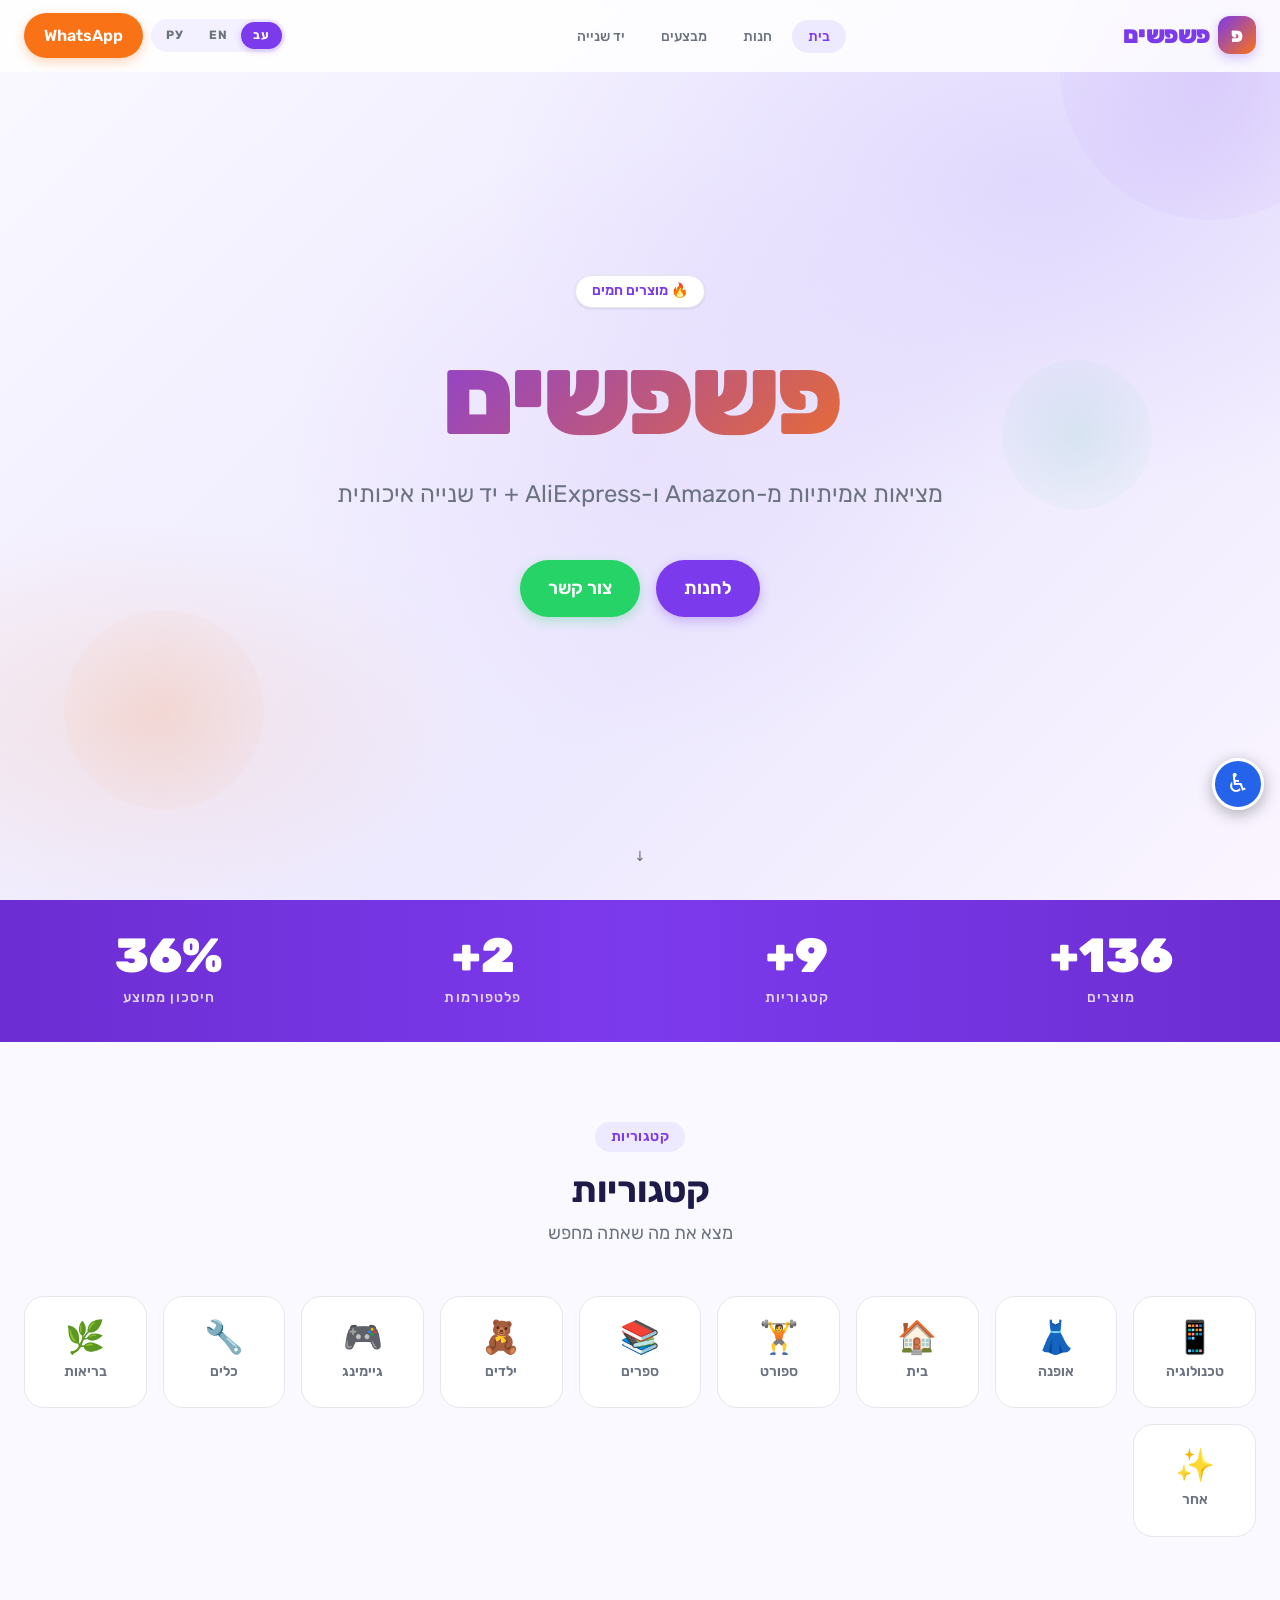
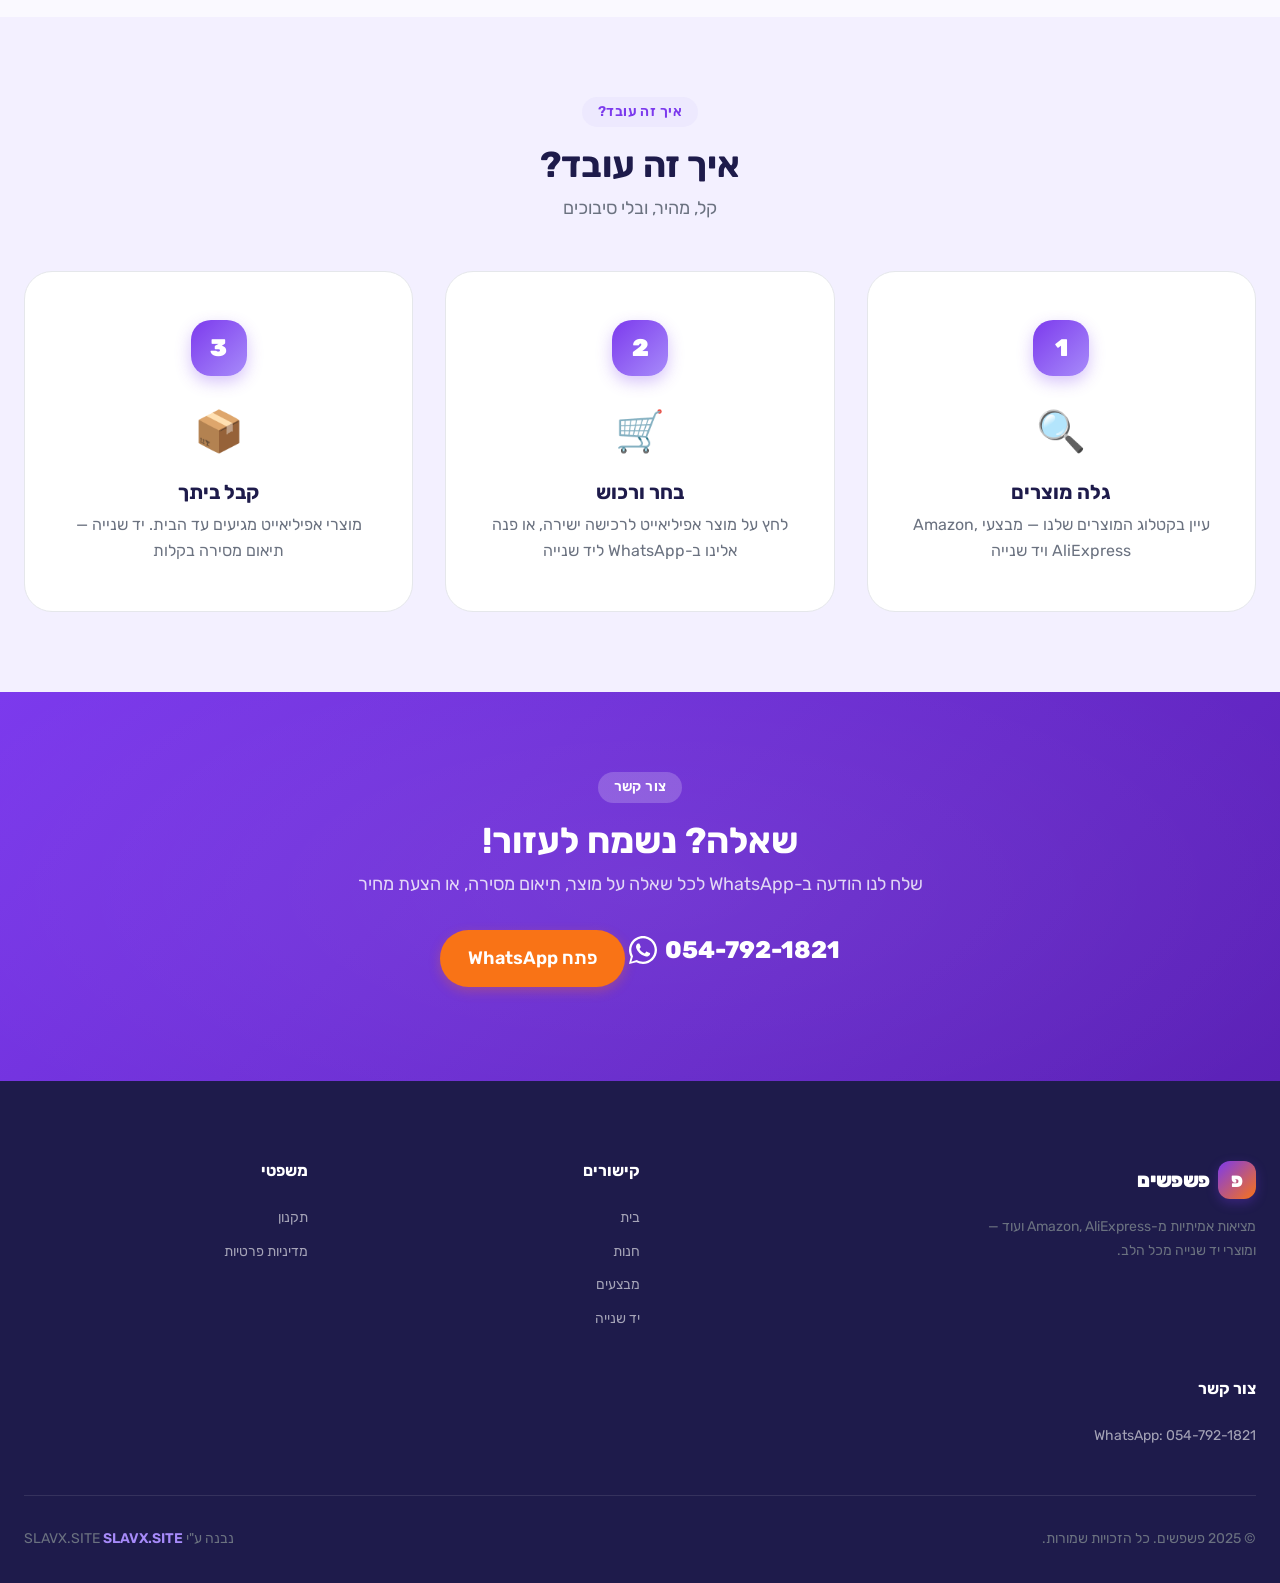
==== commit 3e6e110b: "feat: add accessibility widget, terms & privacy pages, legal footer links - js/accessibility.js: ful" ====
--- a/index.html
+++ b/index.html
@@ -287,6 +287,14 @@
       </div>
 
       <div>
+        <h3 class="footer-title">משפטי</h3>
+        <ul class="footer-links">
+          <li><a href="/terms">תקנון</a></li>
+          <li><a href="/privacy">מדיניות פרטיות</a></li>
+        </ul>
+      </div>
+
+      <div>
         <h3 class="footer-title" data-i18n="footer_contact_title">צור קשר</h3>
         <ul class="footer-links">
           <li>
@@ -319,5 +327,6 @@
 <script src="js/i18n.js"></script>
 <script src="js/script.js"></script>
 <script src="js/shop.js"></script>
+<script src="js/accessibility.js"></script>
 </body>
 </html>
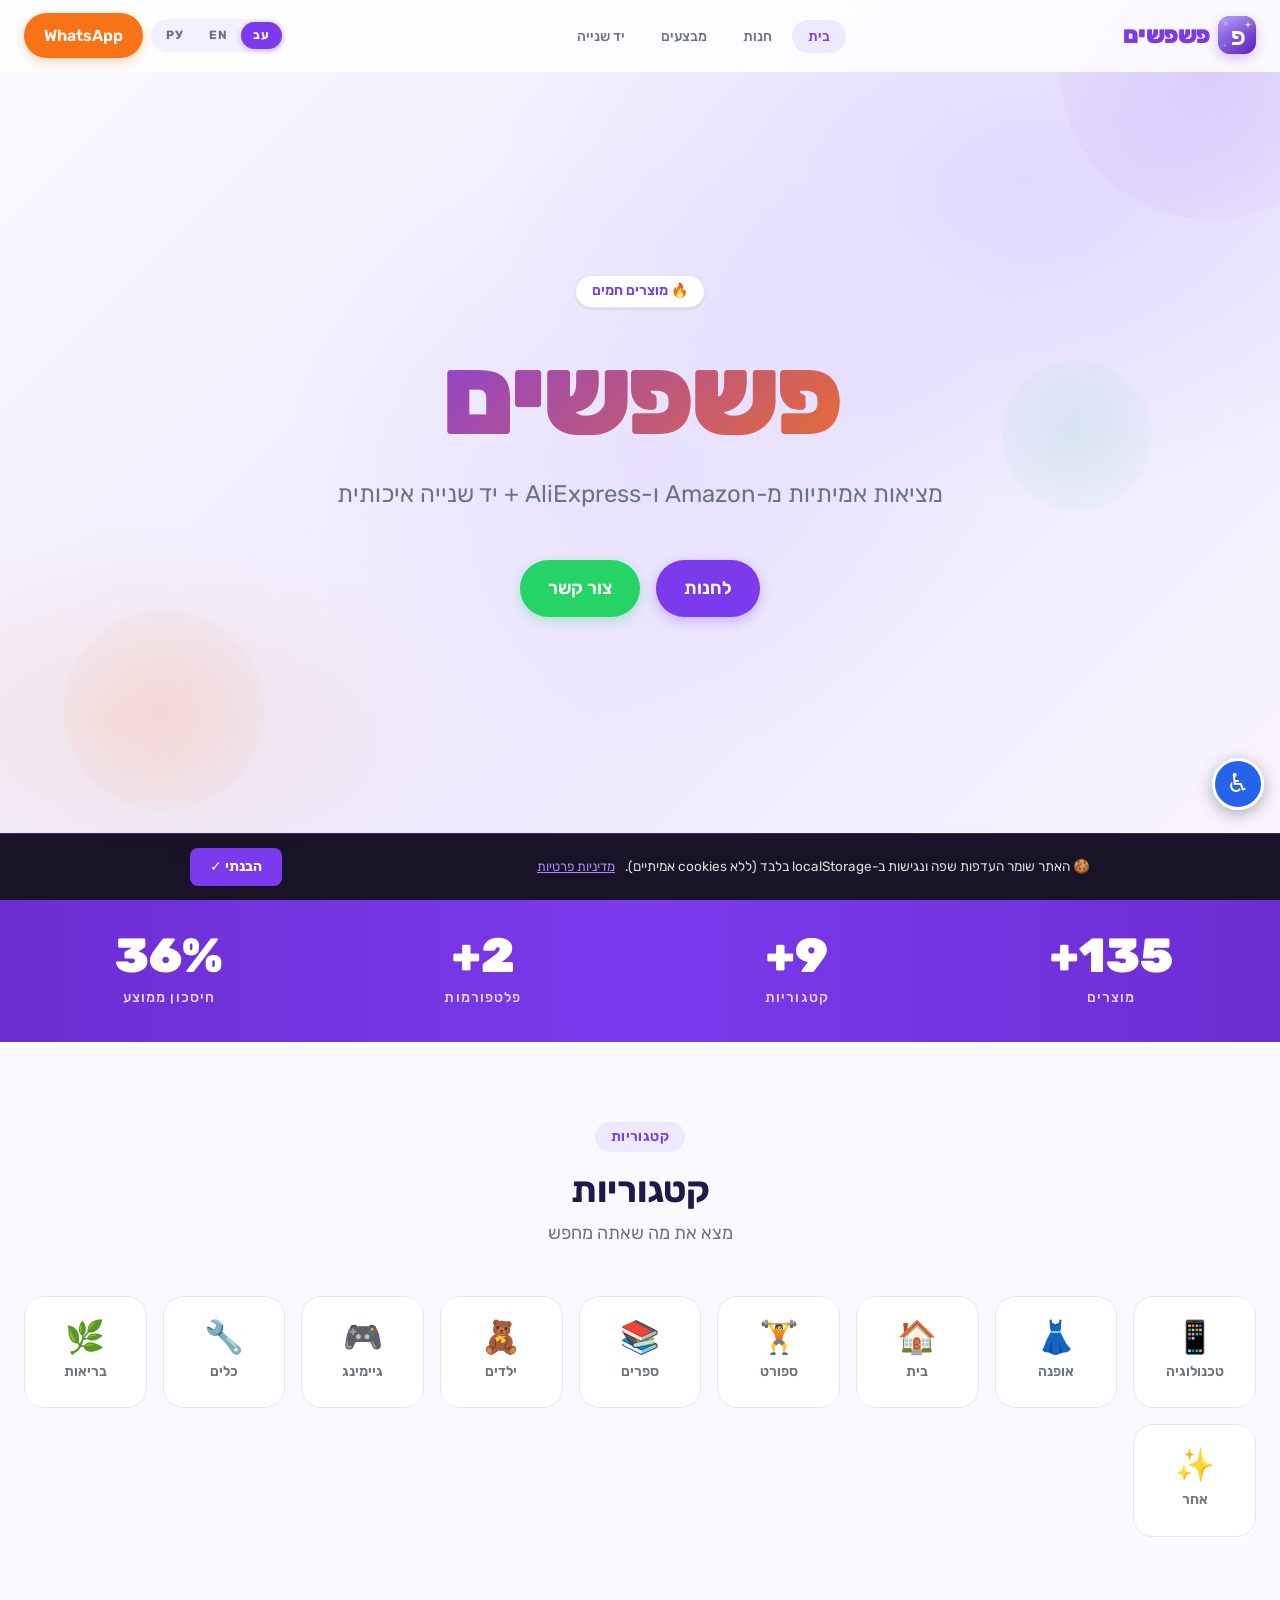
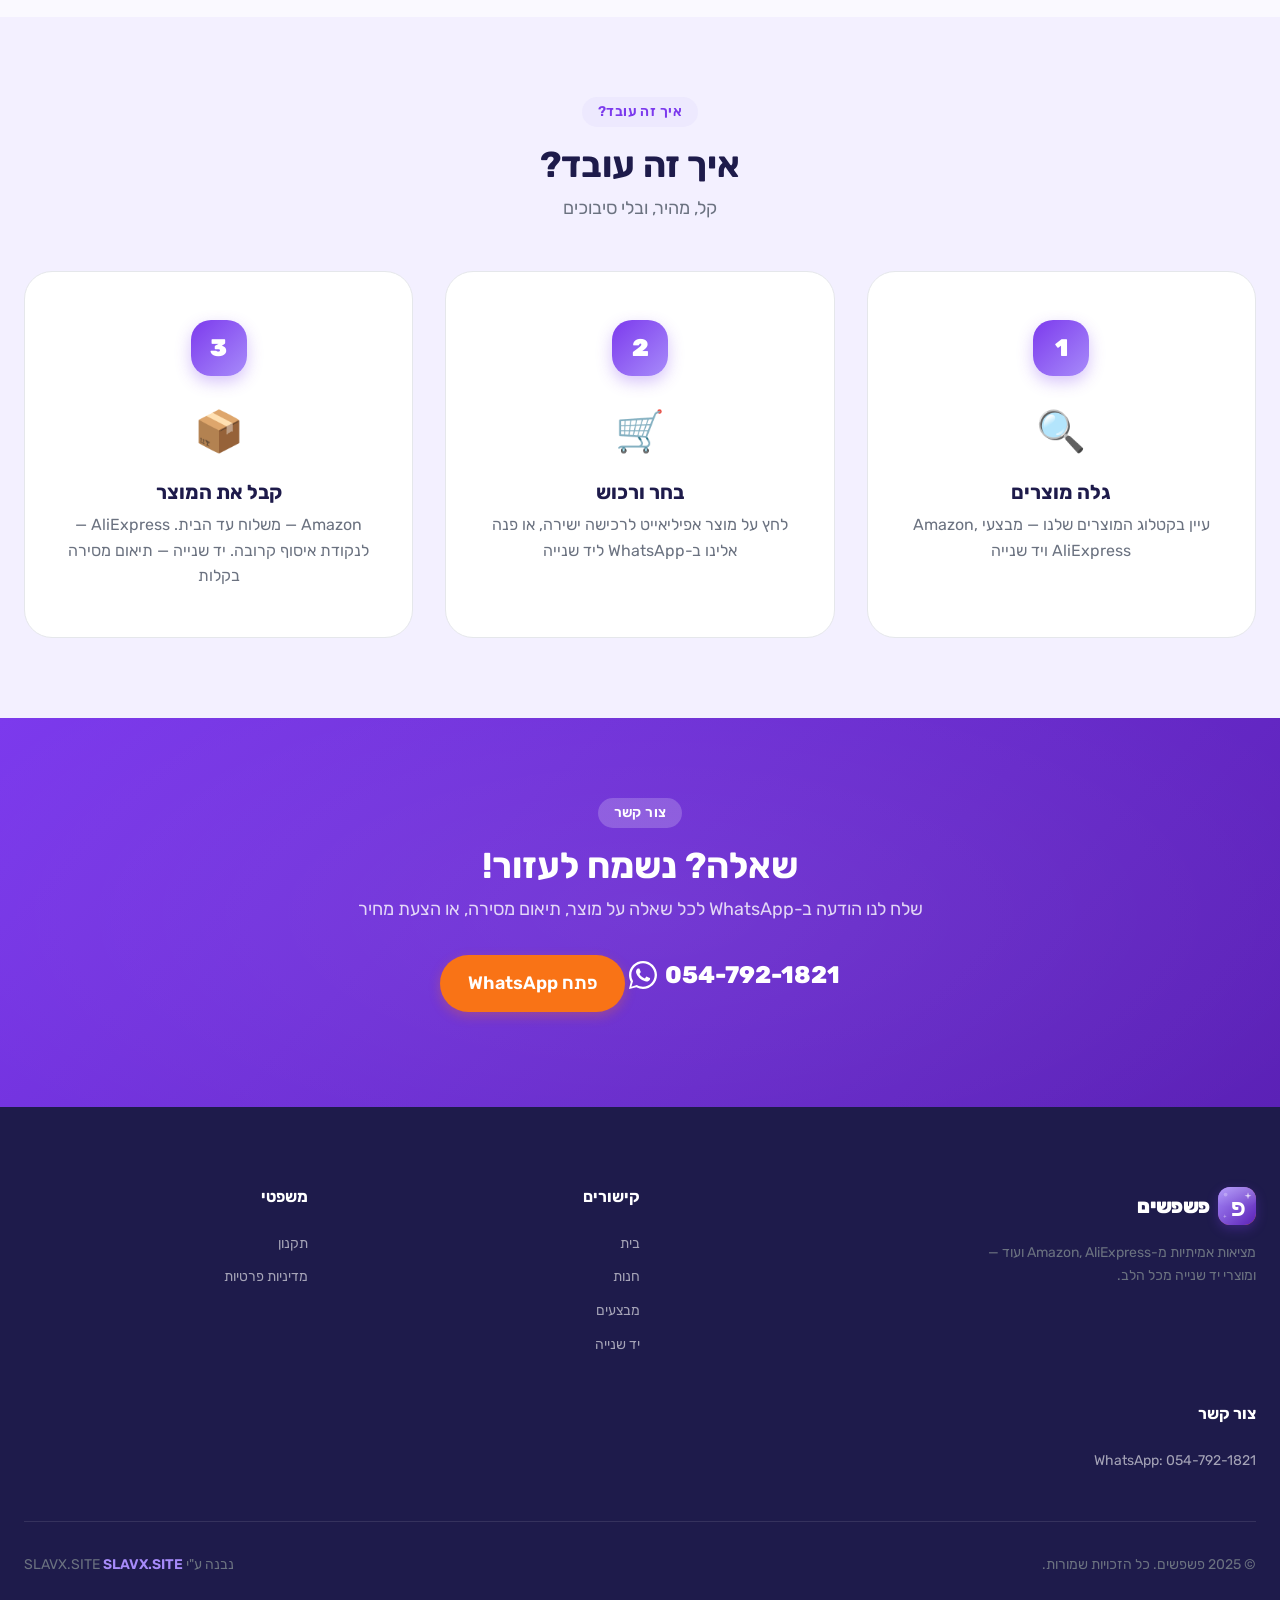
==== commit 8b0b0f82: "feat: i18n for legal pages + cookie banner + logo upgrade - terms.html & privacy.html: all navbar/fo" ====
--- a/index.html
+++ b/index.html
@@ -23,7 +23,7 @@
 <nav class="navbar" role="navigation" aria-label="ניווט ראשי">
   <div class="container">
     <a class="navbar-logo" href="/" aria-label="פשפשים — דף הבית">
-      <div class="logo-icon" aria-hidden="true">פ</div>
+      <div class="logo-icon" aria-hidden="true"><img src="/images/logo.svg" alt="" width="38" height="38"></div>
       <span>פשפשים</span>
     </a>
 
@@ -268,7 +268,7 @@
 
       <div class="footer-brand">
         <div class="navbar-logo">
-          <div class="logo-icon" aria-hidden="true">פ</div>
+          <div class="logo-icon" aria-hidden="true"><img src="/images/logo.svg" alt="" width="38" height="38"></div>
           <span>פשפשים</span>
         </div>
         <p class="footer-desc" data-i18n="footer_desc">
@@ -287,10 +287,10 @@
       </div>
 
       <div>
-        <h3 class="footer-title">משפטי</h3>
+        <h3 class="footer-title" data-i18n="footer_legal">משפטי</h3>
         <ul class="footer-links">
-          <li><a href="/terms">תקנון</a></li>
-          <li><a href="/privacy">מדיניות פרטיות</a></li>
+          <li><a href="/terms" data-i18n="footer_terms">תקנון</a></li>
+          <li><a href="/privacy" data-i18n="footer_privacy">מדיניות פרטיות</a></li>
         </ul>
       </div>
 
@@ -328,5 +328,6 @@
 <script src="js/script.js"></script>
 <script src="js/shop.js"></script>
 <script src="js/accessibility.js"></script>
+<script src="js/cookies.js"></script>
 </body>
 </html>
--- a/css/style.css
+++ b/css/style.css
@@ -1083,3 +1083,96 @@
 @media (max-width: 360px) {
   .products-grid { grid-template-columns: 1fr; }
 }
+
+/* ── Logo image ── */
+.logo-icon img {
+  width: 100%;
+  height: 100%;
+  display: block;
+  border-radius: inherit;
+}
+
+/* ── Cookie consent banner ── */
+#cookie-banner {
+  position: fixed;
+  bottom: 0;
+  left: 0;
+  right: 0;
+  z-index: 9999;
+  background: rgba(15, 10, 30, 0.96);
+  backdrop-filter: blur(12px);
+  -webkit-backdrop-filter: blur(12px);
+  border-top: 1px solid rgba(124, 58, 237, 0.4);
+  padding: 14px 20px;
+  animation: cookie-slide-up 0.35s cubic-bezier(.22,.68,0,1.2) both;
+}
+
+#cookie-banner.cookie-hide {
+  animation: cookie-slide-down 0.35s ease-in both;
+}
+
+@keyframes cookie-slide-up {
+  from { transform: translateY(100%); opacity: 0; }
+  to   { transform: translateY(0);    opacity: 1; }
+}
+@keyframes cookie-slide-down {
+  from { transform: translateY(0);    opacity: 1; }
+  to   { transform: translateY(100%); opacity: 0; }
+}
+
+.cookie-inner {
+  max-width: 900px;
+  margin: 0 auto;
+  display: flex;
+  align-items: center;
+  gap: 16px;
+  flex-wrap: wrap;
+  justify-content: space-between;
+}
+
+.cookie-text {
+  display: flex;
+  align-items: center;
+  gap: 10px;
+  flex-wrap: wrap;
+}
+
+.cookie-text p {
+  margin: 0;
+  font-size: 0.85rem;
+  color: rgba(255,255,255,0.85);
+  line-height: 1.4;
+}
+
+.cookie-text a {
+  font-size: 0.82rem;
+  color: var(--primary-lt);
+  text-decoration: underline;
+  white-space: nowrap;
+  flex-shrink: 0;
+}
+
+#cookie-accept {
+  background: var(--primary);
+  color: #fff;
+  border: none;
+  border-radius: 8px;
+  padding: 8px 20px;
+  font-size: 0.875rem;
+  font-weight: 700;
+  font-family: inherit;
+  cursor: pointer;
+  white-space: nowrap;
+  flex-shrink: 0;
+  transition: background 0.2s, transform 0.15s;
+}
+
+#cookie-accept:hover {
+  background: var(--primary-dk);
+  transform: translateY(-1px);
+}
+
+@media (max-width: 600px) {
+  .cookie-inner { justify-content: center; }
+  #cookie-accept { width: 100%; }
+}
